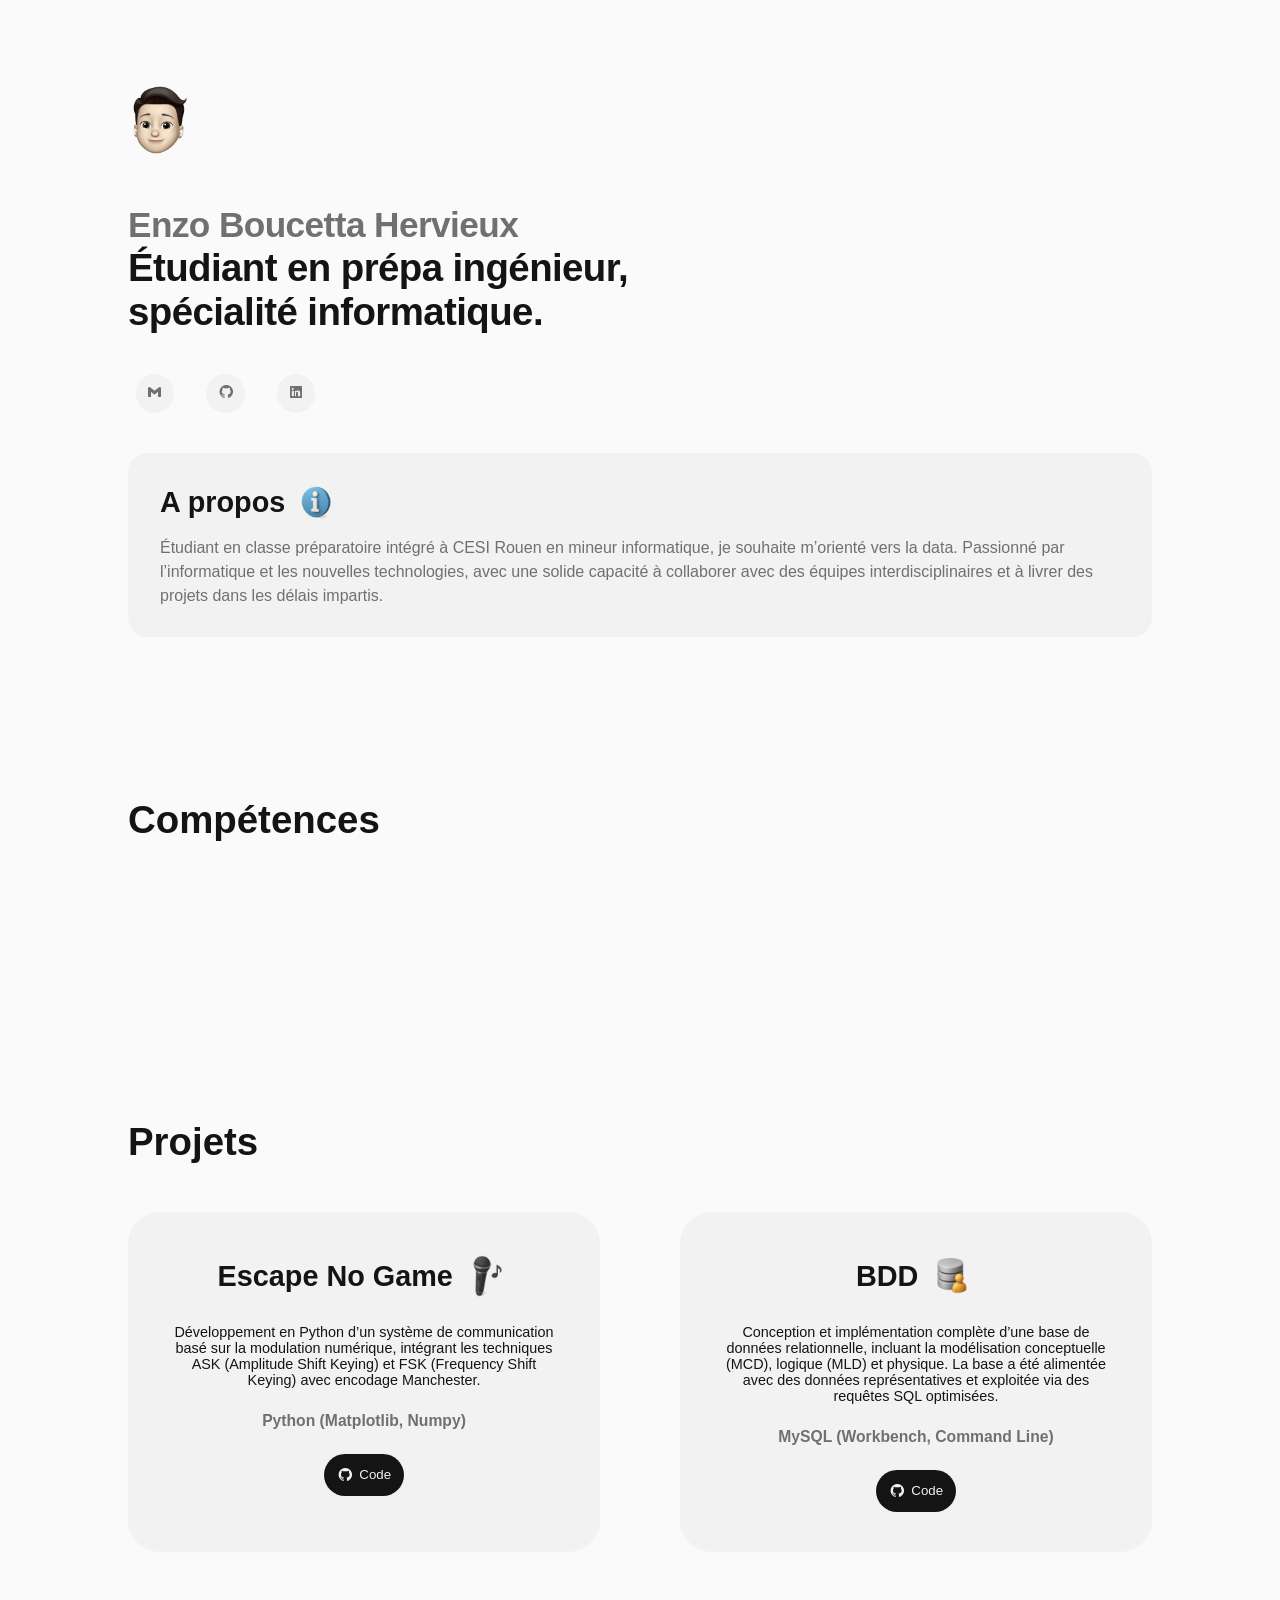
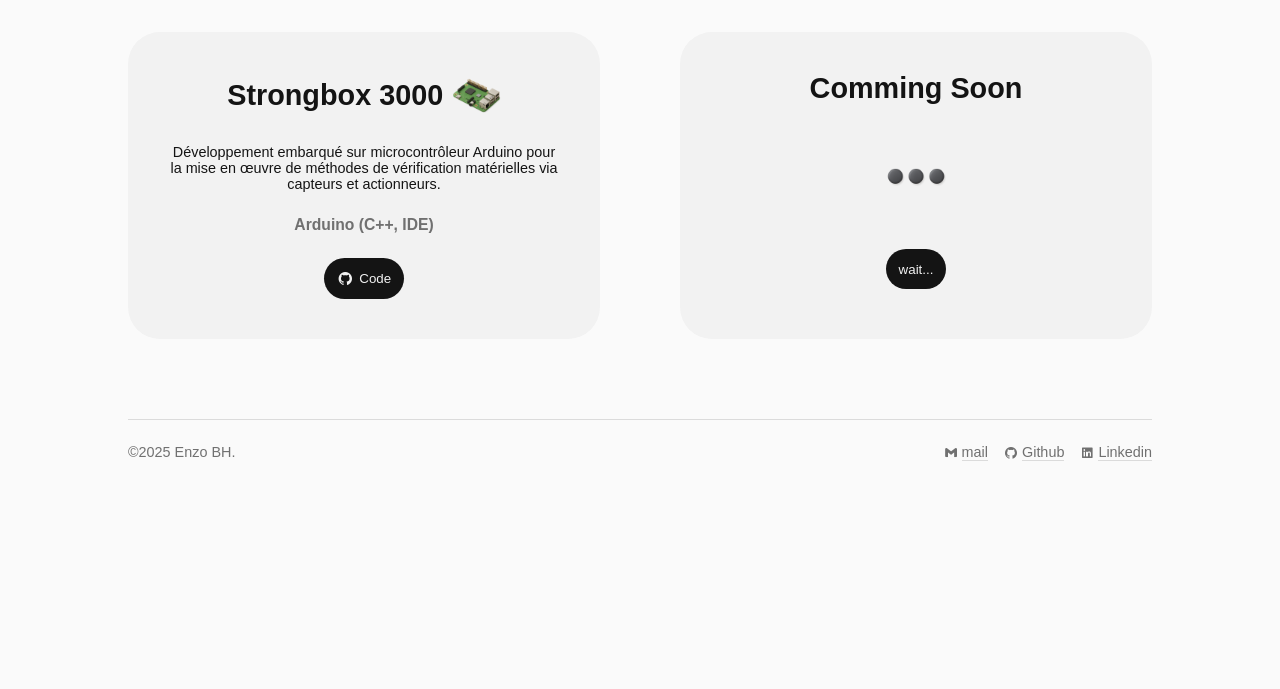
==== index.html @ e6f73ff0 "Ajout des boutons (code) pour les projets et ajouts du défillement des compétences" ====
<!DOCTYPE html>
<html lang="fr">
  <head>
    <meta charset="UTF-8" />
    <meta name="viewport" content="width=device-width, initial-scale=1.0" />
    <link rel="preconnect" href="https://rsms.me/">
    <link rel="stylesheet" href="https://rsms.me/inter/inter.css">
    <link rel="stylesheet" href="CSS/styles.css" />
    <script src="animation.js" defer></script>
    <link href='https://unpkg.com/boxicons@2.1.4/css/boxicons.min.css' rel='stylesheet'>
    <meta name="author" content="Enzo Boucetta-Hervieux" />
    <title>Enzo-BH | Etudiants ingenieur informatique</title>
    <link rel="icon" type="image/x-icon" href="Assets/memoji.png"/>
    <meta name="description" content="Portfolio d'Enzo Boucetta-Hervieux, étudiant en ingénierie informatique." />
  </head>
  <body>
    <!---------------- PRESENTATION ---------------->
    <section id="presentation">
        <!-- memoji -->
        <img class="img-profil" src="Assets/memoji.png" alt="Photo de profil"/>
        <!-- nom prenom etudiant... -->
        <h1>
          <span class="name">Enzo Boucetta Hervieux</span>
          <br>Étudiant en prépa ingénieur, 
          <br>spécialité informatique.
        </h1>
        <!-- bulles de contact -->
        <div class="contact-links">
            <!-- mail -->
            <a href="mailto:enzoboucettahervieux@gmail.com"  rel="noopener noreferrer">
            <i class='bx bxl-gmail'></i></a>
            <!-- github -->
            <a href="https://github.com/Enzo-BH" target="_blank" rel="noopener noreferrer">
            <i class='bx bxl-github'></i></a>
            <!-- linkdin -->
            <a href="https://www.linkedin.com/in/enzo-boucetta-hervieux-827313316/" target="_blank" rel="noopener noreferrer">
            <i class='bx bxl-linkedin-square' ></i></a>
        </div>
        <!-- A propos -->
        <article class="about-me">
          <h2>A propos <img src="Assets/infos.png" alt="icon infos"></h2>
          <p>Étudiant en classe préparatoire intégré à CESI Rouen en mineur informatique, 
            je souhaite m’orienté vers la data. Passionné par l’informatique et les nouvelles 
            technologies, avec une solide capacité à collaborer avec des équipes interdisciplinaires 
            et à livrer des projets dans les délais impartis.
          </p>
        </article>
    </section>

    <!---------------- SKILLS ---------------->
    <section id="competences">
      <h1>Compétences</h1>
      <div class="scroll">
        <div class="item item1"><img src="Assets/python-logo.svg" alt="icon python"><p>Python</p></div>
        <div class="item item2"><img src="Assets/mysql-logo.svg" alt="icon mysql"><p>MySql</p></div>
        <div class="item item3"><img src="Assets/arduino-logo.svg" alt="icon arduino"><p>Arduino</p></div>
        <div class="item item4"><img src="Assets/excel-logo.svg" alt="icon excel"><p>Excel</p></div>
        <div class="item item5"><img src="Assets/github-logo.svg" alt="icon github"><p>GitHub</p></div>
        <div class="item item6"><img src="Assets/html-logo.svg" alt="icon html"><p>Html</p></div>
        <div class="item item7"><img src="Assets/css-logo.svg" alt="icon css"><p>Css</p></div>
        <div class="item item8"><img src="Assets/javascript-logo.svg" alt="icon javascript"><p>JavaScript</p></div>
      </div> 
   </section>


    <!---------------- PROJECTS ---------------->
    <section id="projets"> 
      <h1>Projets</h1>
      <!-- div de tous les projets -->
      <div class="list-projet">
        <!-- Escape No Game -->
        <article class="projet">
          <div class="txt">
            <h2>Escape No Game <img src="Assets/microphone.png" alt=""></h2>
            <p>
              Développement en Python d’un système de communication basé sur la modulation numérique, intégrant les techniques ASK (Amplitude Shift Keying) et FSK (Frequency Shift Keying) avec encodage Manchester.
            </p>
            <h5>Python (Matplotlib, Numpy)</h5>
            <!-- btn lien code -->
            <a class="link-btn-code" href="">
              <button>
                <i class='bx bxl-github'></i> Code
              </button>
            </a>
          </div>
        </article>

        <!-- BDD -->
        <article class="projet">
          <div class="txt">
            <h2>BDD<img src="Assets/database.png" alt="icon database"/></h2>
            <p>
              Conception et implémentation complète d’une base de données relationnelle, incluant la modélisation conceptuelle (MCD), logique (MLD) et physique. La base a été alimentée avec des données représentatives et exploitée via des requêtes SQL optimisées.
            </p>
            <h5>MySQL (Workbench, Command Line)</h5>
            <!-- btn lien code -->
            <a class="link-btn-code" href="">
              <button>
                <i class='bx bxl-github'></i> Code
              </button>
            </a>
          </div>
        </article>

        <!-- Strongbox3000 -->
        <article class="projet">
          <div class="txt">
            <h2>Strongbox 3000 <img src="Assets/arduino.png" alt="icon arduino"></h2>
            <p>
              Développement embarqué sur microcontrôleur Arduino pour la mise en œuvre de méthodes de vérification matérielles via capteurs et actionneurs.
            </p>
            <h5>Arduino (C++, IDE)</h5>
            <!-- btn lien code -->
            <a class="link-btn-code" href="">
              <button>
                <i class='bx bxl-github'></i> Code
              </button>
            </a>
          </div>
        </article>

        <!-- A venir... -->
        <article class="projet">
          <div class="txt">
            <h2>Comming Soon</h2>
            <img class="trois-point" src="Assets/3point.png" alt="icon 3points">
            <a class="link-btn-code" href="">
              <button>
                wait...
              </button>
            </a>
          </div>
        </article>
        </div>
      </section> 


    <!---------------- FOOTER ---------------->
    <footer>
        <div class="credits"> <p>©2025 Enzo BH.</p> </div>

        <!-- LIENS RESEAUX -->
        <div class="social-links">
          <ul>
            <li>
              <i class='bx bxl-gmail'></i>
              <a href="mailto:enzoboucettahervieux@gmail.com">mail</a>
            </li>
            <li>
              <i class='bx bxl-github'></i>
              <a href="https://github.com/Enzo-BH">Github</a>
            </li>
            <li>
              <i class='bx bxl-linkedin-square' ></i>
              <a href="https://www.linkedin.com/in/enzo-boucetta-hervieux-827313316/">Linkedin</a>
            </li>
          </ul></div>
    </footer>
  </body>
</html>
---- CSS/styles.css ----
@supports (font-variation-settings: normal) {
    :root { font-family: InterVariable, sans-serif;
        --font-txt: InterVariable, sans-serif;}}

:root{
    --font-txt: Inter, sans-serif;
    --title-size: ;
    --txt-size-1: ; 
    --txt-size-2: ;
    /* LIGHT MODE */
    --slect-bg-clr: #b19ee3;
    --slect-clr: #3b1341;
    --clr-body: hsl(0, 0%, 98%);
    --bg-dark : hsl(0, 0%, 95%);
    --bg-light: hsl(0, 0%, 100%);     
    --clr-txt-1: hsl(0, 0%, 8%);
    --clr-txt-2: hsl(0, 0%, 44%);    
}
/* DARK MODE 
@media (prefers-color-scheme: dark) {
  :root {
    --slect-bg-clr: #3b1341;
    --slect-clr: #b19ee3;    
    --clr-body: hsl(0, 0%, 2%);
    --bg-dark : hsl(0, 0%, 5%); 
    --bg-light: hsl(0, 0%, 10%); 

    --clr-txt-1: hsl(0, 0%, 92%);
    --clr-txt-2: hsl(0, 0%, 66%);
  }
} */

* { margin: 0;
    padding: 0;
    box-sizing: border-box;
    scroll-behavior: smooth;} 

/*------USER TXT SELECTION------*/ 
::selection { background-color: var(--slect-bg-clr); color: var(--slect-clr); }

/*------SCROLL BAR------*/
::-webkit-scrollbar{ width: 12px; }
::-webkit-scrollbar-track{ background-color: var(--clr-body);}
::-webkit-scrollbar-thumb{ background-color: hsl(0, 0%, 80%); border-radius: 6rem; }

body {
    background: var(--clr-body);
    font: var(--txt-size-1) var(--font-txt);
    color: var(--clr-txt-1);
    -webkit-font-smoothing: antialiased;
}

section {
  padding: 0 10vw;
  width: 100%;
  margin-bottom: 5rem;
}

@media ( max-width: 768px ) {
  section {
  padding: 0 8vw;}
}

article { cursor:crosshair; }

/*------PRESENTATION------*/
#presentation {
  padding-top: 9vh;
  padding-bottom: 9vh;
  height: auto;
  gap: 4.5vh;
  display: flex;
  flex-direction: column;
  justify-content: center;
  margin-bottom: 5rem; }

/* MEMOJI */
.img-profil {
  user-select: none;
  width: 5rem;
  height: auto;
  border-radius: 50%;
  margin-left:-0.5rem; }

#presentation h1 {
  letter-spacing: -0.015em;
  font-size: 2.4rem; }

#presentation h1 .name {
  font-size: 2.2rem;
  color: var(--clr-txt-2); }

/* A PROPOS */
.about-me {
  background-color: var(--bg-dark);
  border-radius: 20px;
  padding: 1.8rem 2rem; }
.about-me h2 { 
  font-size: 1.8rem;
  margin-bottom: 0.8rem;
  display: inline-flex;
  align-items: center; }
.about-me img{
  width: 2.6rem; 
  margin-left: 0.6rem;}
.about-me p {
  font-size: 1rem;
  line-height: 1.5;
  color: var(--clr-txt-2); }

/* BULLES CONTACTS */
.contact-links {
  display: inline-flex;
  gap: 1.5rem; }
.contact-links a {
  margin-left: 0.5rem;
  background-color: var(--bg-dark);
  padding: 0.6rem 0.7rem;
  border-radius: 20rem;
  color: var(--clr-txt-2); }


@media (max-width: 768px) {
  .img-profil {
    width: 4rem; }

  #presentation h1 {
    letter-spacing: -0.015em;
    font-size: 1.6rem; }

  #presentation h1 .name {
    font-size: 1.6rem; }

  .contact-links a {
    padding: 0.5rem 0.6rem; }

  .about-me{
    padding: 1.4rem 1.6rem; }

  .about-me h2 { 
    font-size: 1.4rem; }
  
  .about-me img{
  width: 1.8rem; 
  margin-left: 0.4rem;}

  .about-me p {
    font-size: 0.9rem; }
}


/*------SCROLL COMPETENCES------*/
#competences h1 { font-size: 2.4rem; }
#competences .scroll {
  margin-inline: auto;
  margin-top: 3rem;
  width: 99%;
  max-width: 1536px;
  height: 150px;
  position: relative;
  overflow: hidden;
  -webkit-mask-image: linear-gradient(
    to right, rgba(0,0,0,0), rgba(0,0,0,1) 15%, rgba(0,0,0,1) 85%, rgba(0,0,0,0));
  mask-image: linear-gradient(
    to right, rgba(0,0,0,0),rgba(0,0,0,1) 15%, rgba(0,0,0,1) 85%, rgba(0,0,0,0));
}

@keyframes scrollLeft { to{left: -200px;} }

#competences .scroll .item {
  user-select: none;
  cursor: crosshair;
  display: flex;
  flex-direction: column;
  gap: 1rem;
  justify-content: center;
  align-items: center;
  background-color: var(--bg-dark);
  width: 125px;
  height: 125px;
  border-radius: 1rem;
  position: absolute;
  left: max(calc(125px * 8),100%);
  transition: all 0.1s ease-out;
  animation: scrollLeft 18s linear infinite;
}
#competences .scroll .item1 { animation-delay: calc(18s / 8 * (8 - 1) * -1); }
#competences .scroll .item2 { animation-delay: calc(18s / 8 * (8 - 2) * -1); }
#competences .scroll .item3 { animation-delay: calc(18s / 8 * (8 - 3) * -1); }
#competences .scroll .item4 { animation-delay: calc(18s / 8 * (8 - 4) * -1); }
#competences .scroll .item5 { animation-delay: calc(18s / 8 * (8 - 5) * -1); }
#competences .scroll .item6 { animation-delay: calc(18s / 8 * (8 - 6) * -1); }
#competences .scroll .item7 { animation-delay: calc(18s / 8 * (8 - 7) * -1); }
#competences .scroll .item8 { animation-delay: calc(18s / 8 * (8 - 8) * -1); }

#competences .scroll .item:hover img {
  width: 45%; }
#competences .scroll .item:hover p {
  font-size: 0.85rem; }
#competences .scroll .item:hover {
  gap: 0.4rem; }

@media (max-width: 768px) {
  #competences .scroll .item{
    gap: 0.5rem;
    width: 105px;
    height: 105px;
  }

  @keyframes scrollLeft { to{left: -85px;} }
}

#competences .scroll .item img { width: 35%; transition: all 0.1s ease-out; }
#competences .scroll .item p { font: var(--font-txt); color : var(--clr-txt-1); transition: all 0.1s ease-out; }



/*------PROJETS------*/
#projets {
  height: auto;
  gap: 4.5rem;
}

#projets h1 { font-size: 2.4rem; 
margin-bottom: 3rem;}

.list-projet {
  display: grid;
  grid-template-columns: 1fr 1fr;
  gap: 5rem;
}

.list-projet .projet {
  background-color: var(--bg-dark);
  border-radius: 2rem;
  padding: 2.5rem;
}

#projets .list-projet .projet .txt {
  display: flex;
  flex-direction: column;
  justify-content: center;
  align-items: center;
  text-align: center;
  gap: 1.5rem;
}
#projets .list-projet .projet .txt h2 {
  font-size: 1.8rem;
  display:inline-flex ;
  align-items: center;
}
#projets .list-projet .projet .txt img {
  width: 3rem;
  margin-left: 0.6rem;
}
#projets .list-projet .projet .txt p {
  font-size: 0.9rem;
}
#projets .list-projet .projet .txt h5 {
  color: var(--clr-txt-2);
  font-size: 0.98rem;
}
#projets .list-projet .projet .txt button {
  background-color: var(--clr-txt-1);
  color: var(--bg-dark);
  border: none;
  cursor: pointer;
  padding: 0.8rem;
  border-radius: 2rem;
  display: inline-flex;
  align-items: center;
  gap: 0.4rem;
}
#projets .list-projet .projet .txt i{
  font-size: 1rem;
}

#projets .list-projet .projet .txt .trois-point{
  width: 6rem;
  margin: 0;
}
@media (max-width: 768px) {
  #projets .list-projet {
    display: grid;
    grid-template-columns: 1fr;
    gap: 2rem;
  }
  .projet {
    flex-direction: column;       
    align-items: center;          
    text-align: center;           
    padding: 2rem;
    gap: 2rem;
    margin-bottom: 1.5rem;
  }
  #projets img {
    max-width: 90%;
  }
  .txt {
    align-items: center;
  }
  #projets .txt h2 {
  font-size: 1.4rem;
  }
  #projets .txt img {
  width: 1vw;
}
}


/*------FOOTER------*/
footer {
  cursor: crosshair;
  height: 30vh;
  padding: 1.5rem 0;
  margin: 0 10vw;
  border-top: 1.5px solid #dbdbdb;
  display: flex;
  justify-content: space-between;
}
footer .credits p {
  font-size: 0.9rem;
  color: var(--clr-txt-2);
}
footer .social-links ul {
    list-style: none;
    display: flex;
    justify-content: center;
    align-items: center;
    gap: 1rem;
}
footer .social-links ul li {
  display: inline-flex;
  align-items: center;
  gap: 0.25rem;
}
footer .social-links ul li i {
    font-size: 0.9rem;
    color: var(--clr-txt-2);
}
footer .social-links ul li a {
    font-size: 0.9rem;
    color: var(--clr-txt-2);
    transition: all 0.3s ease;
    text-decoration: none;          
    border-bottom: 1.9px solid #dbdbdb;
    transition: all 0.2s ease;
}
footer .social-links ul li a:hover { border-color: #979797; }

@media (max-width: 768px) {
  footer .credits p{
  font-size: 0.8rem;
  }
  footer .social-links ul{
    list-style: none;
    display: flex;
    flex-direction: column;
    justify-content: center;
    align-items:end;
    gap: 1rem;
  }
  footer .social-links ul li a {
    font-size: 0.8rem;
  }
}
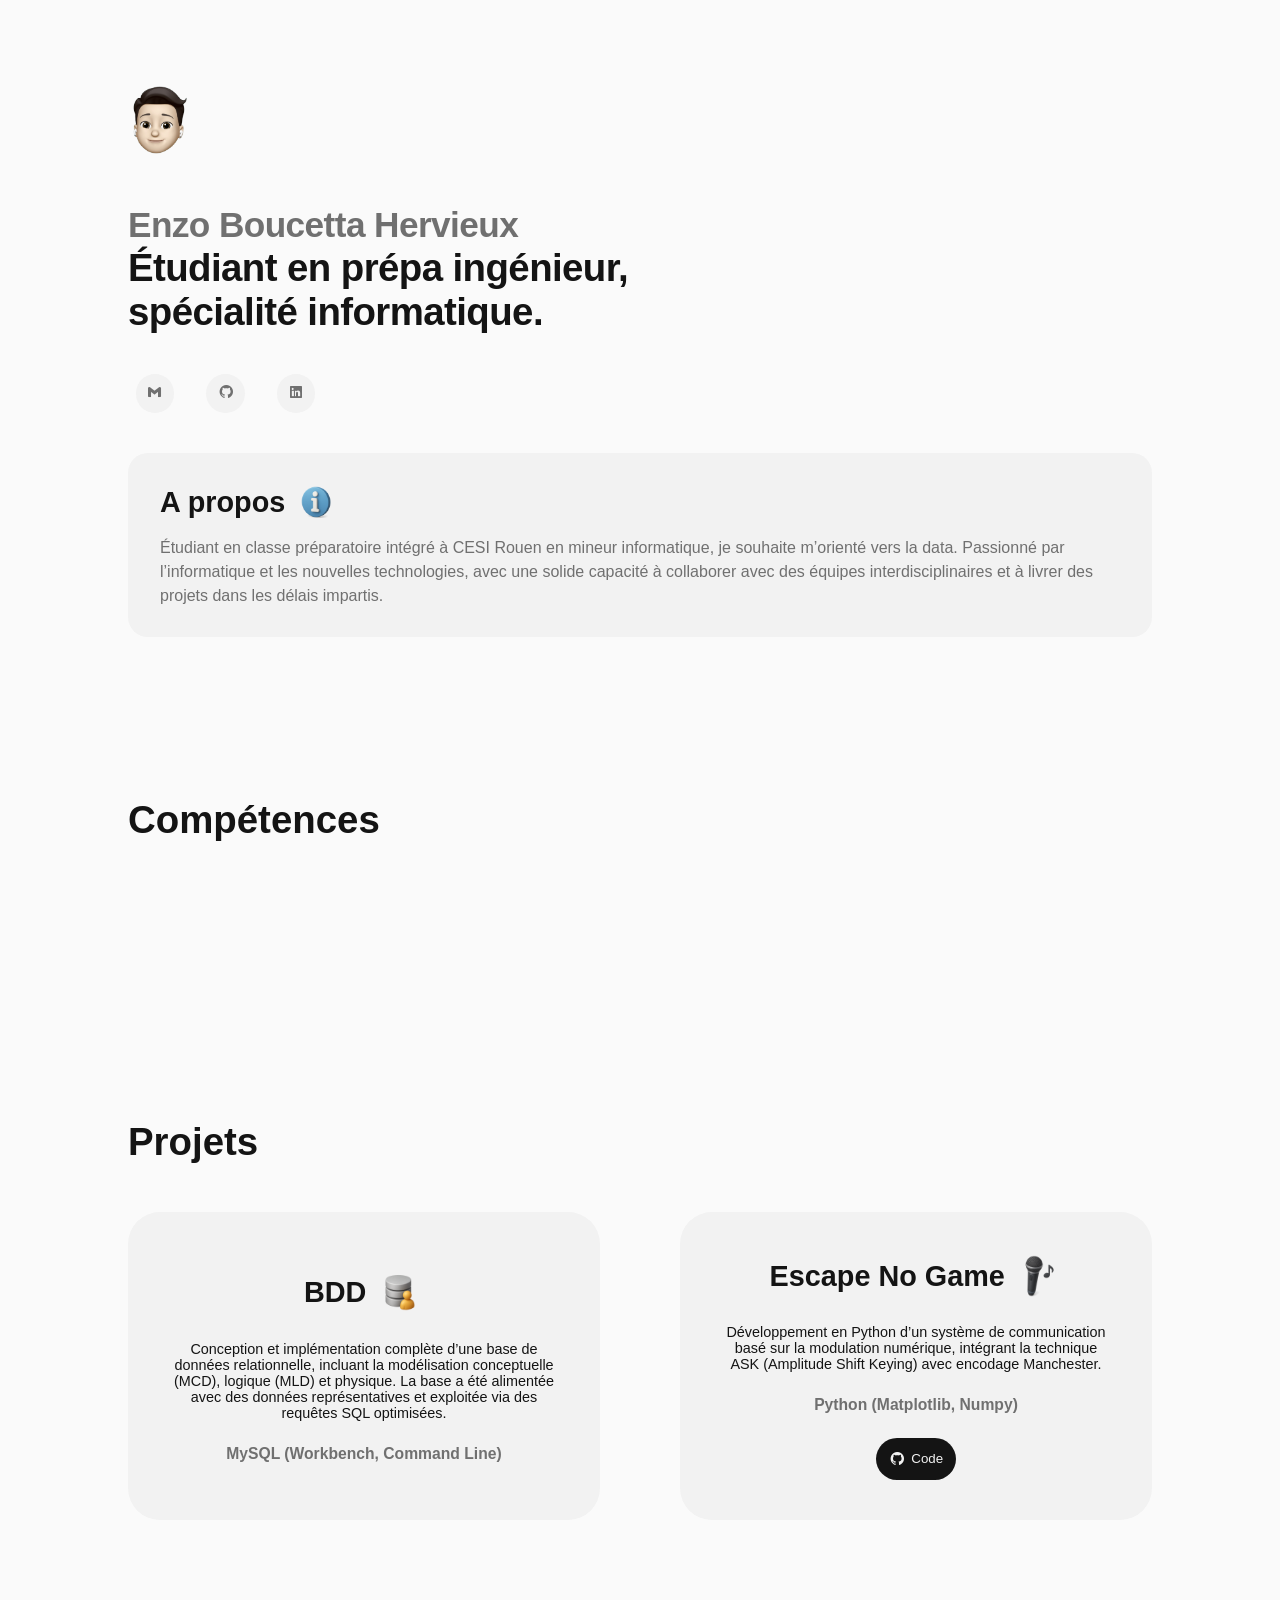
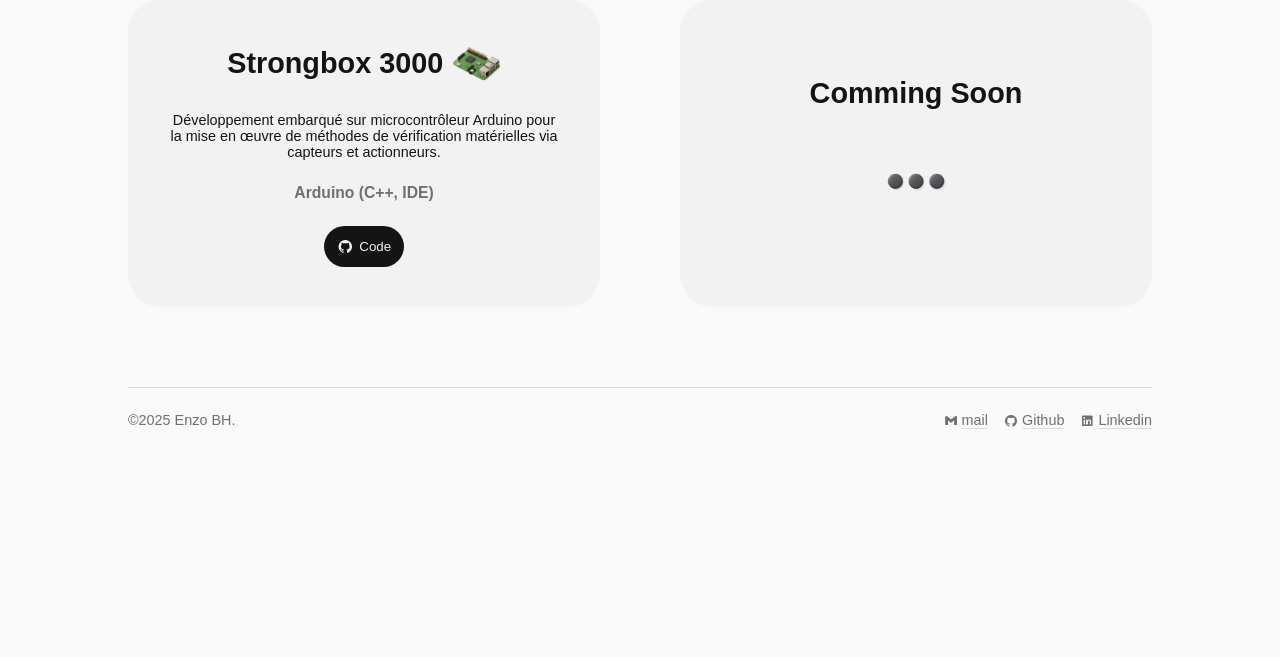
==== commit 1ca9ac45: "m.a.j des liens de projets" ====
--- a/index.html
+++ b/index.html
@@ -68,23 +68,6 @@
       <h1>Projets</h1>
       <!-- div de tous les projets -->
       <div class="list-projet">
-        <!-- Escape No Game -->
-        <article class="projet">
-          <div class="txt">
-            <h2>Escape No Game <img src="Assets/microphone.png" alt=""></h2>
-            <p>
-              Développement en Python d’un système de communication basé sur la modulation numérique, intégrant les techniques ASK (Amplitude Shift Keying) et FSK (Frequency Shift Keying) avec encodage Manchester.
-            </p>
-            <h5>Python (Matplotlib, Numpy)</h5>
-            <!-- btn lien code -->
-            <a class="link-btn-code" href="">
-              <button>
-                <i class='bx bxl-github'></i> Code
-              </button>
-            </a>
-          </div>
-        </article>
-
         <!-- BDD -->
         <article class="projet">
           <div class="txt">
@@ -94,7 +77,20 @@
             </p>
             <h5>MySQL (Workbench, Command Line)</h5>
             <!-- btn lien code -->
-            <a class="link-btn-code" href="">
+            
+          </div>
+        </article>
+
+        <!-- Escape No Game -->
+        <article class="projet">
+          <div class="txt">
+            <h2>Escape No Game <img src="Assets/microphone.png" alt=""></h2>
+            <p>
+              Développement en Python d’un système de communication basé sur la modulation numérique, intégrant la technique ASK (Amplitude Shift Keying) avec encodage Manchester.
+            </p>
+            <h5>Python (Matplotlib, Numpy)</h5>
+            <!-- btn lien code -->
+            <a class="link-btn-code" href="https://github.com/Enzo-BH/Escape-No-Game/">
               <button>
                 <i class='bx bxl-github'></i> Code
               </button>
@@ -111,7 +107,7 @@
             </p>
             <h5>Arduino (C++, IDE)</h5>
             <!-- btn lien code -->
-            <a class="link-btn-code" href="">
+            <a class="link-btn-code" href="https://github.com/Enzo-BH/Strongbox-3000">
               <button>
                 <i class='bx bxl-github'></i> Code
               </button>
@@ -120,15 +116,11 @@
         </article>
 
         <!-- A venir... -->
-        <article class="projet">
+        <article class="projet wait">
           <div class="txt">
             <h2>Comming Soon</h2>
             <img class="trois-point" src="Assets/3point.png" alt="icon 3points">
-            <a class="link-btn-code" href="">
-              <button>
-                wait...
-              </button>
-            </a>
+            
           </div>
         </article>
         </div>
--- a/CSS/styles.css
+++ b/CSS/styles.css
@@ -234,6 +234,8 @@
   background-color: var(--bg-dark);
   border-radius: 2rem;
   padding: 2.5rem;
+  display: flex;
+  justify-content: center;
 }
 
 #projets .list-projet .projet .txt {
@@ -271,14 +273,19 @@
   align-items: center;
   gap: 0.4rem;
 }
-#projets .list-projet .projet .txt i{
+#projets .list-projet .projet .txt i {
   font-size: 1rem;
 }
 
-#projets .list-projet .projet .txt .trois-point{
+#projets .list-projet .projet .txt .trois-point {
   width: 6rem;
   margin: 0;
 }
+#projets .list-projet .wait:hover {
+  cursor: progress;
+  user-select: none;
+}
+
 @media (max-width: 768px) {
   #projets .list-projet {
     display: grid;
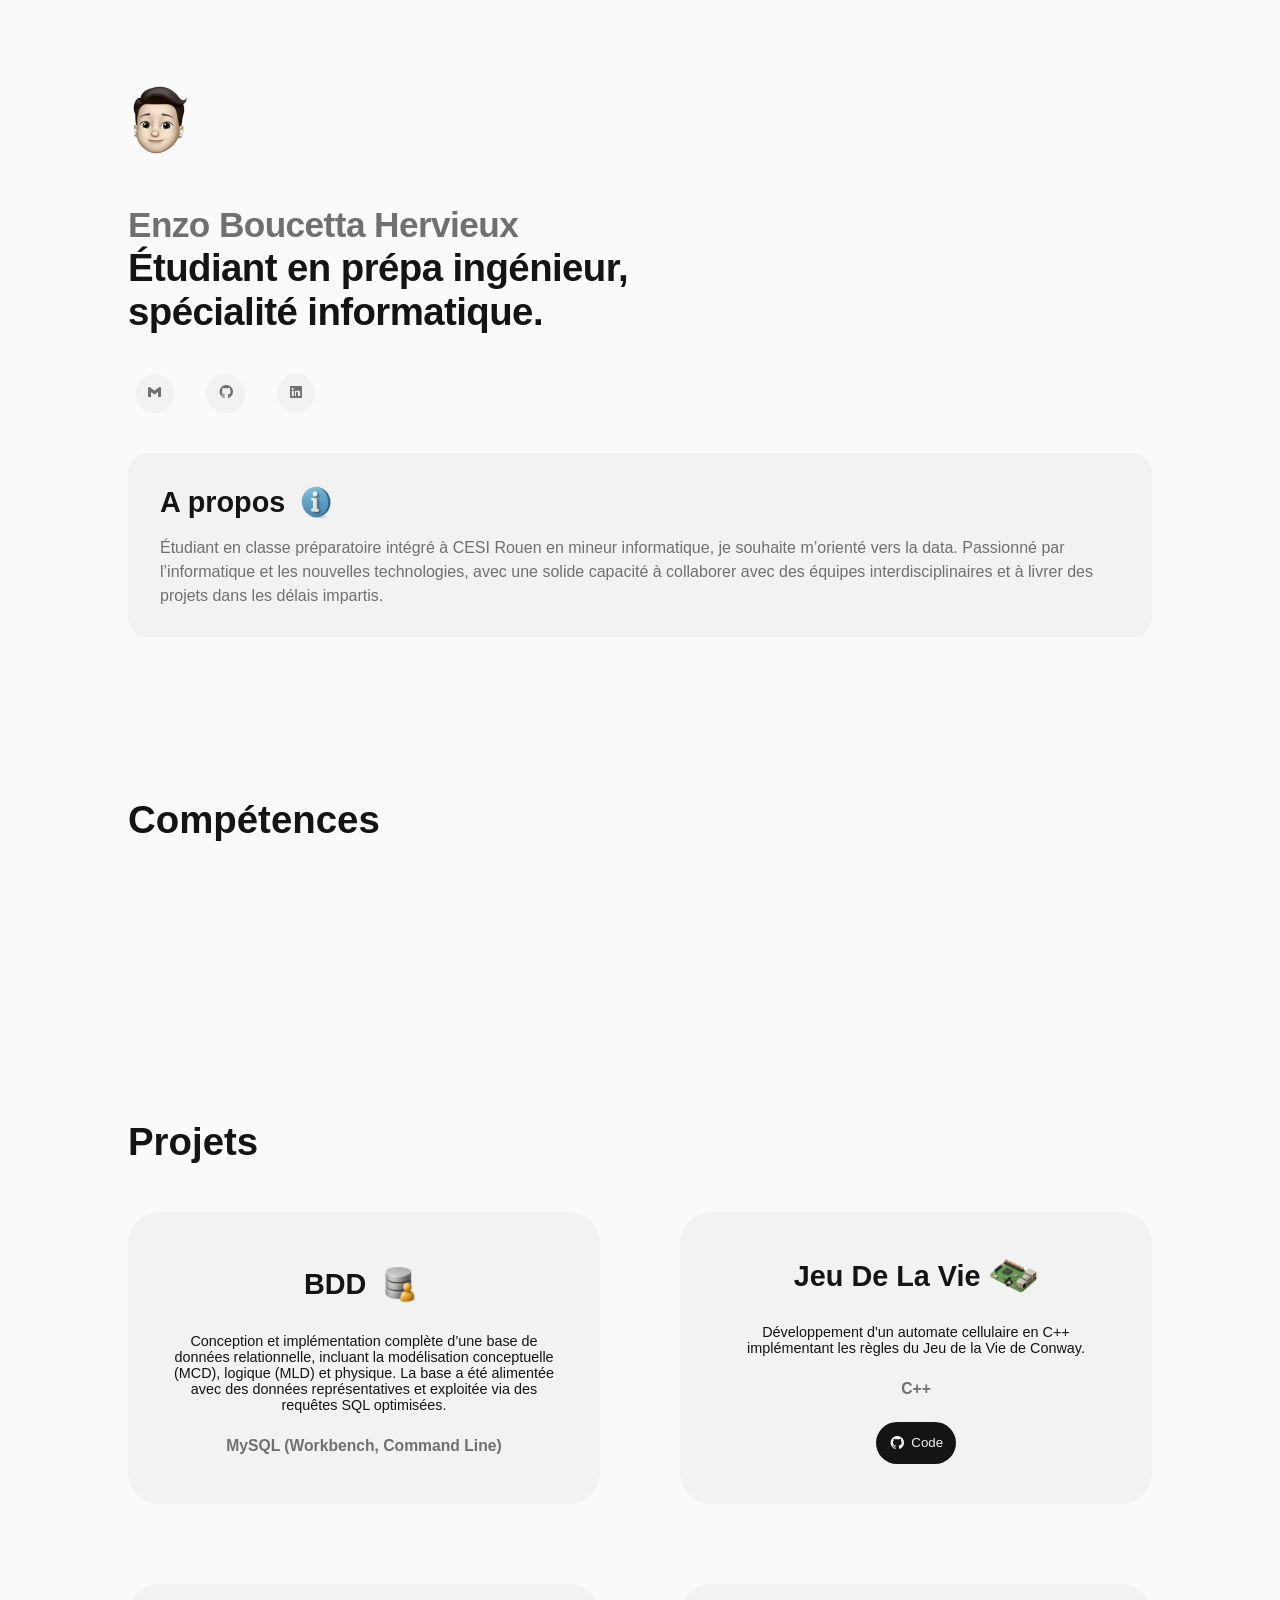
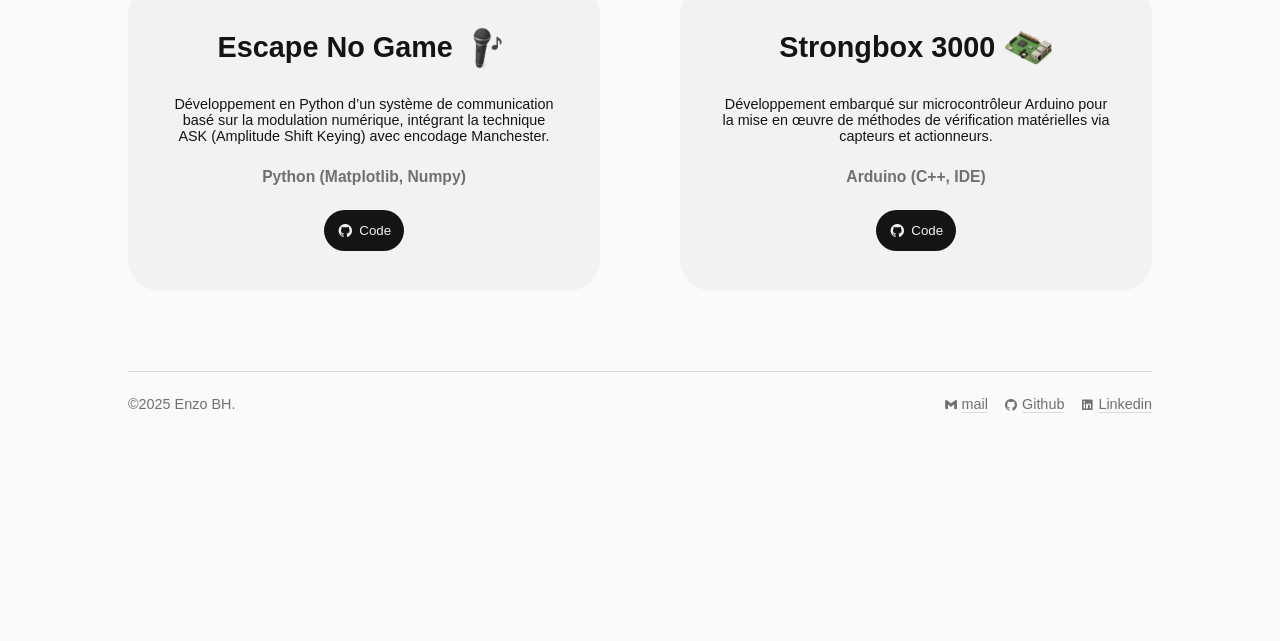
==== commit 2587252e: "Mise a jour des projets" ====
--- a/index.html
+++ b/index.html
@@ -66,8 +66,10 @@
     <!---------------- PROJECTS ---------------->
     <section id="projets"> 
       <h1>Projets</h1>
+
       <!-- div de tous les projets -->
       <div class="list-projet">
+
         <!-- BDD -->
         <article class="projet">
           <div class="txt">
@@ -77,7 +79,23 @@
             </p>
             <h5>MySQL (Workbench, Command Line)</h5>
             <!-- btn lien code -->
-            
+          </div>
+        </article>
+
+        <!-- Jeu De La Vie -->
+        <article class="projet">
+          <div class="txt">
+            <h2>Jeu De La Vie<img src="Assets/arduino.png" alt="icon arduino"></h2>
+            <p>
+              Développement d'un automate cellulaire en C++ implémentant les règles du Jeu de la Vie de Conway. 
+            </p>
+            <h5>C++</h5>
+            <!-- btn lien code -->
+            <a class="link-btn-code" href="https://github.com/Enzo-BH/Jeu_De_La_Vie">
+              <button>
+                <i class='bx bxl-github'></i> Code
+              </button>
+            </a>
           </div>
         </article>
 
@@ -115,14 +133,6 @@
           </div>
         </article>
 
-        <!-- A venir... -->
-        <article class="projet wait">
-          <div class="txt">
-            <h2>Comming Soon</h2>
-            <img class="trois-point" src="Assets/3point.png" alt="icon 3points">
-            
-          </div>
-        </article>
         </div>
       </section> 
 
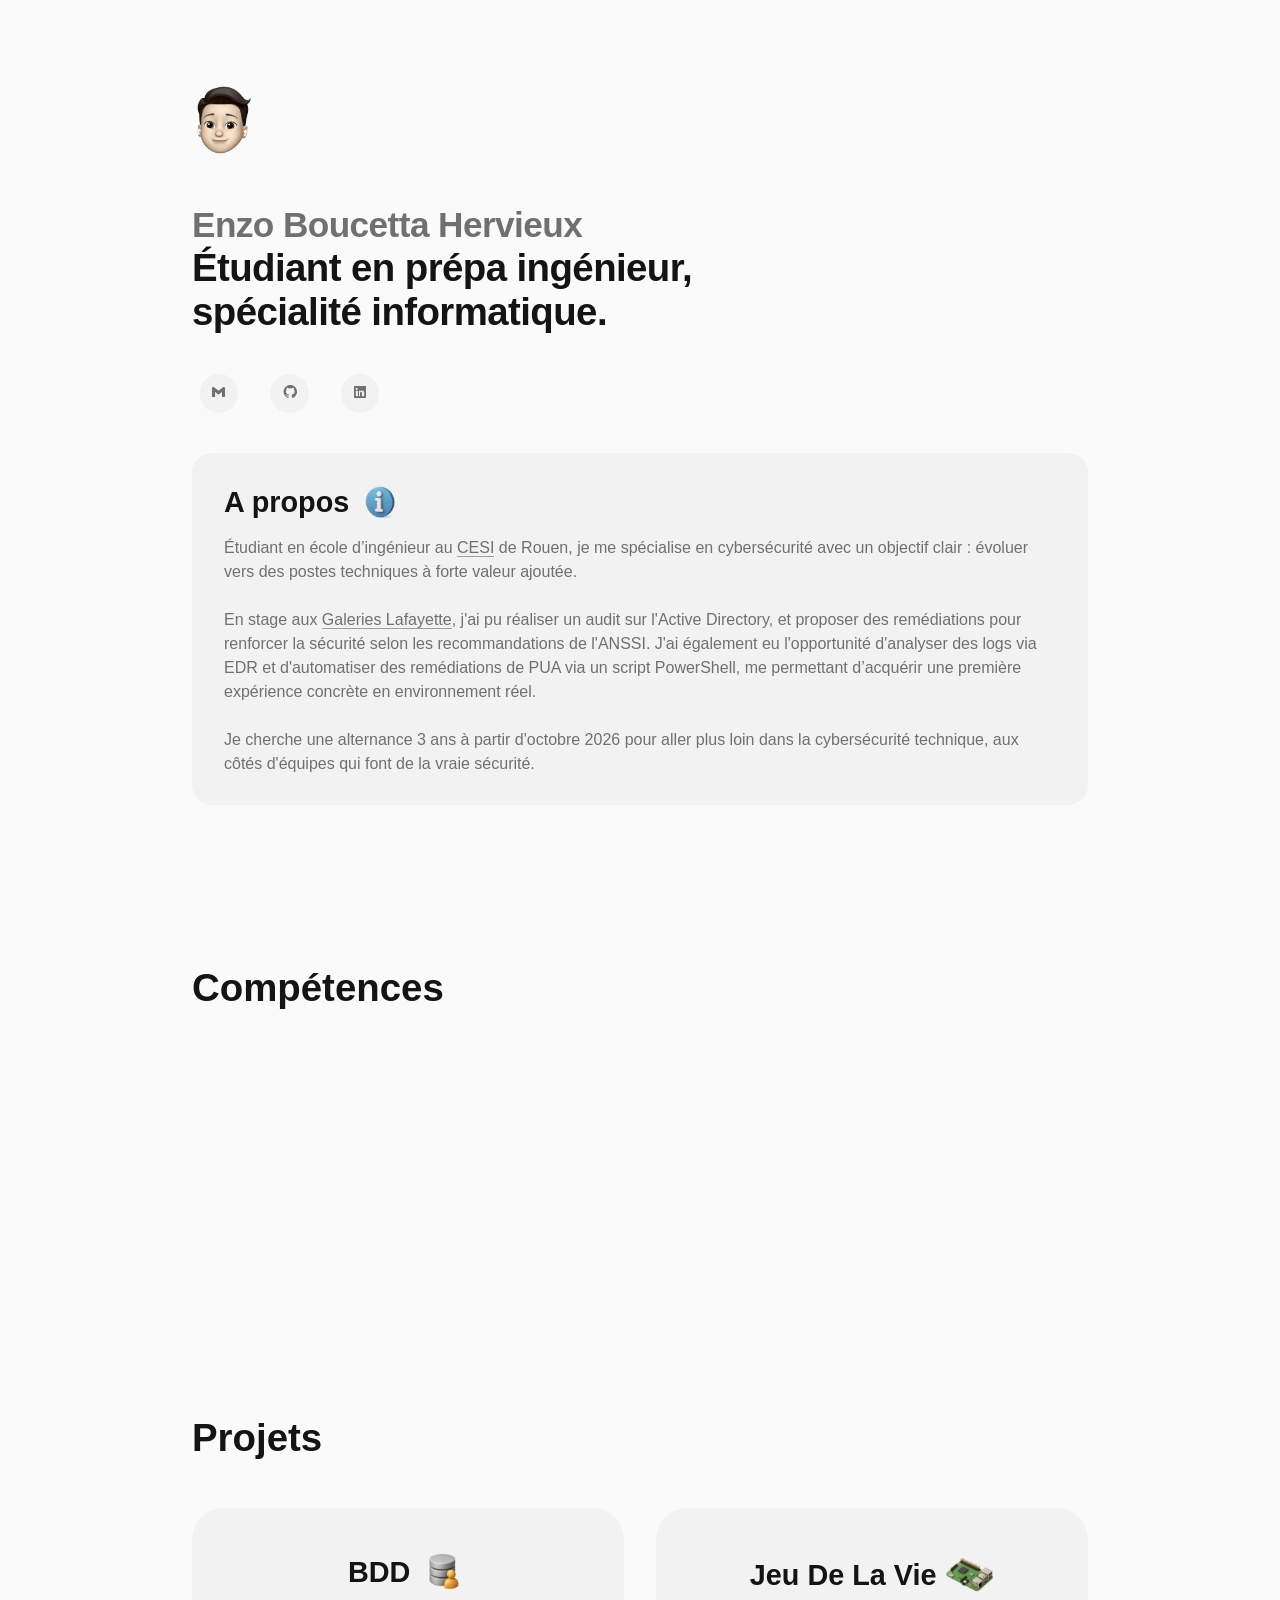
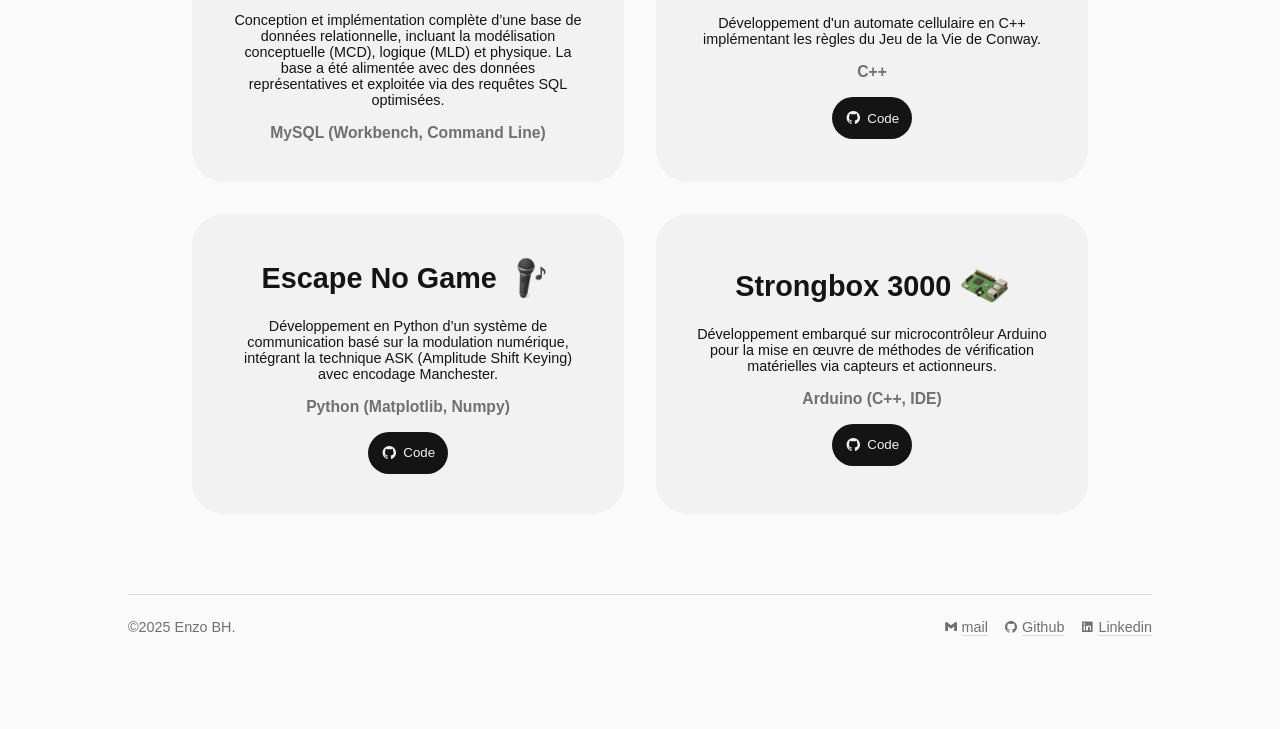
==== commit bacb41ea: "Maj de la description" ====
--- a/index.html
+++ b/index.html
@@ -39,10 +39,15 @@
         <!-- A propos -->
         <article class="about-me">
           <h2>A propos <img src="Assets/infos.png" alt="icon infos"></h2>
-          <p>Étudiant en classe préparatoire intégré à CESI Rouen en mineur informatique, 
-            je souhaite m’orienté vers la data. Passionné par l’informatique et les nouvelles 
-            technologies, avec une solide capacité à collaborer avec des équipes interdisciplinaires 
-            et à livrer des projets dans les délais impartis.
+          <p>Étudiant en école d’ingénieur au <a class="cesi" href="https://cesi.fr" target="_blank" rel="noopener noreferrer">CESI</a> de Rouen, 
+          je me spécialise en cybersécurité avec un objectif clair : évoluer vers des postes techniques à forte valeur ajoutée.<br>
+          <br>
+          En stage aux <a class="galeries" href="https://www.galerieslafayette.com/" target="_blank" rel="noopener noreferrer">Galeries Lafayette</a>, j'ai pu réaliser un audit sur l'Active Directory, et proposer des remédiations pour renforcer la sécurité selon les recommandations de l'ANSSI.
+          J'ai également eu l'opportunité d'analyser des logs via EDR et d'automatiser des remédiations de PUA via un script PowerShell, 
+          me permettant d’acquérir une première expérience concrète en environnement réel. <br>
+          <br>
+          Je cherche une alternance 3 ans à partir d'octobre 2026 pour aller plus loin dans la cybersécurité technique, 
+          aux côtés d'équipes qui font de la vraie sécurité.
           </p>
         </article>
     </section>
@@ -53,12 +58,18 @@
       <div class="scroll">
         <div class="item item1"><img src="Assets/python-logo.svg" alt="icon python"><p>Python</p></div>
         <div class="item item2"><img src="Assets/mysql-logo.svg" alt="icon mysql"><p>MySql</p></div>
-        <div class="item item3"><img src="Assets/arduino-logo.svg" alt="icon arduino"><p>Arduino</p></div>
-        <div class="item item4"><img src="Assets/excel-logo.svg" alt="icon excel"><p>Excel</p></div>
+        <div class="item item3"><img src="Assets/C-logo.png" alt="icon c"><p>C</p></div>
+        <div class="item item4"><img src="Assets/cpp-logo.png" alt="icon cpp"><p>C ++</p></div>
+        <div class="item item5"><img src="Assets/html-logo.svg" alt="icon html"><p>Html</p></div>
+        <div class="item item6"><img src="Assets/css-logo.svg" alt="icon css"><p>Css</p></div>
+      </div> 
+
+      <div class="scroll">
+        <div class="item item1"><img src="Assets/arduino-logo.svg" alt="icon arduino"><p>Arduino</p></div>
+        <div class="item item2"><img src="Assets/PowerShell-logo.png" alt="icon powershell"><p>PowerShell</p></div>
+        <div class="item item3"><img src="Assets/excel-logo.svg" alt="icon excel"><p>Excel</p></div>
+        <div class="item item4"><img src="Assets/G_sheets-logo.png" alt="icon g sheets"><p>Google Sheets</p></div>
         <div class="item item5"><img src="Assets/github-logo.svg" alt="icon github"><p>GitHub</p></div>
-        <div class="item item6"><img src="Assets/html-logo.svg" alt="icon html"><p>Html</p></div>
-        <div class="item item7"><img src="Assets/css-logo.svg" alt="icon css"><p>Css</p></div>
-        <div class="item item8"><img src="Assets/javascript-logo.svg" alt="icon javascript"><p>JavaScript</p></div>
       </div> 
    </section>
 
--- a/CSS/styles.css
+++ b/CSS/styles.css
@@ -50,8 +50,14 @@
     -webkit-font-smoothing: antialiased;
 }
 
+.about-me .cesi, .about-me .galeries {
+  color: var(--clr-txt-2);
+  text-decoration: none;
+  border-bottom: 1.9px solid #a0a0a0;
+}
+
 section {
-  padding: 0 10vw;
+  padding: 0 15vw;
   width: 100%;
   margin-bottom: 5rem;
 }
@@ -61,7 +67,7 @@
   padding: 0 8vw;}
 }
 
-article { cursor:crosshair; }
+
 
 /*------PRESENTATION------*/
 #presentation {
@@ -156,7 +162,7 @@
   margin-top: 3rem;
   width: 99%;
   max-width: 1536px;
-  height: 150px;
+  height: 115px;
   position: relative;
   overflow: hidden;
   -webkit-mask-image: linear-gradient(
@@ -177,24 +183,22 @@
   align-items: center;
   background-color: var(--bg-dark);
   width: 125px;
-  height: 125px;
+  height: 115px;
   border-radius: 1rem;
   position: absolute;
-  left: max(calc(125px * 8),100%);
+  left: max(calc(115px * 6),100%);
   transition: all 0.1s ease-out;
-  animation: scrollLeft 18s linear infinite;
-}
-#competences .scroll .item1 { animation-delay: calc(18s / 8 * (8 - 1) * -1); }
-#competences .scroll .item2 { animation-delay: calc(18s / 8 * (8 - 2) * -1); }
-#competences .scroll .item3 { animation-delay: calc(18s / 8 * (8 - 3) * -1); }
-#competences .scroll .item4 { animation-delay: calc(18s / 8 * (8 - 4) * -1); }
-#competences .scroll .item5 { animation-delay: calc(18s / 8 * (8 - 5) * -1); }
-#competences .scroll .item6 { animation-delay: calc(18s / 8 * (8 - 6) * -1); }
-#competences .scroll .item7 { animation-delay: calc(18s / 8 * (8 - 7) * -1); }
-#competences .scroll .item8 { animation-delay: calc(18s / 8 * (8 - 8) * -1); }
+  animation: scrollLeft 14s linear infinite;
+}
+#competences .scroll .item1 { animation-delay: calc(14s / 6 * (6 - 1) * -1); }
+#competences .scroll .item2 { animation-delay: calc(14s / 6 * (6 - 2) * -1); }
+#competences .scroll .item3 { animation-delay: calc(14s / 6 * (6 - 3) * -1); }
+#competences .scroll .item4 { animation-delay: calc(14s / 6 * (6 - 4) * -1); }
+#competences .scroll .item5 { animation-delay: calc(14s / 6 * (6 - 5) * -1); }
+#competences .scroll .item6 { animation-delay: calc(14s / 6 * (6 - 6) * -1); }
 
 #competences .scroll .item:hover img {
-  width: 45%; }
+  width: 35%; }
 #competences .scroll .item:hover p {
   font-size: 0.85rem; }
 #competences .scroll .item:hover {
@@ -210,7 +214,7 @@
   @keyframes scrollLeft { to{left: -85px;} }
 }
 
-#competences .scroll .item img { width: 35%; transition: all 0.1s ease-out; }
+#competences .scroll .item img { width: 30%; transition: all 0.1s ease-out; }
 #competences .scroll .item p { font: var(--font-txt); color : var(--clr-txt-1); transition: all 0.1s ease-out; }
 
 
@@ -227,11 +231,12 @@
 .list-projet {
   display: grid;
   grid-template-columns: 1fr 1fr;
-  gap: 5rem;
+  gap: 2rem;
 }
 
 .list-projet .projet {
   background-color: var(--bg-dark);
+  cursor: pointer;
   border-radius: 2rem;
   padding: 2.5rem;
   display: flex;
@@ -244,7 +249,7 @@
   justify-content: center;
   align-items: center;
   text-align: center;
-  gap: 1.5rem;
+  gap: 1rem;
 }
 #projets .list-projet .projet .txt h2 {
   font-size: 1.8rem;
@@ -317,8 +322,7 @@
 
 /*------FOOTER------*/
 footer {
-  cursor: crosshair;
-  height: 30vh;
+  min-height: 15vh;
   padding: 1.5rem 0;
   margin: 0 10vw;
   border-top: 1.5px solid #dbdbdb;
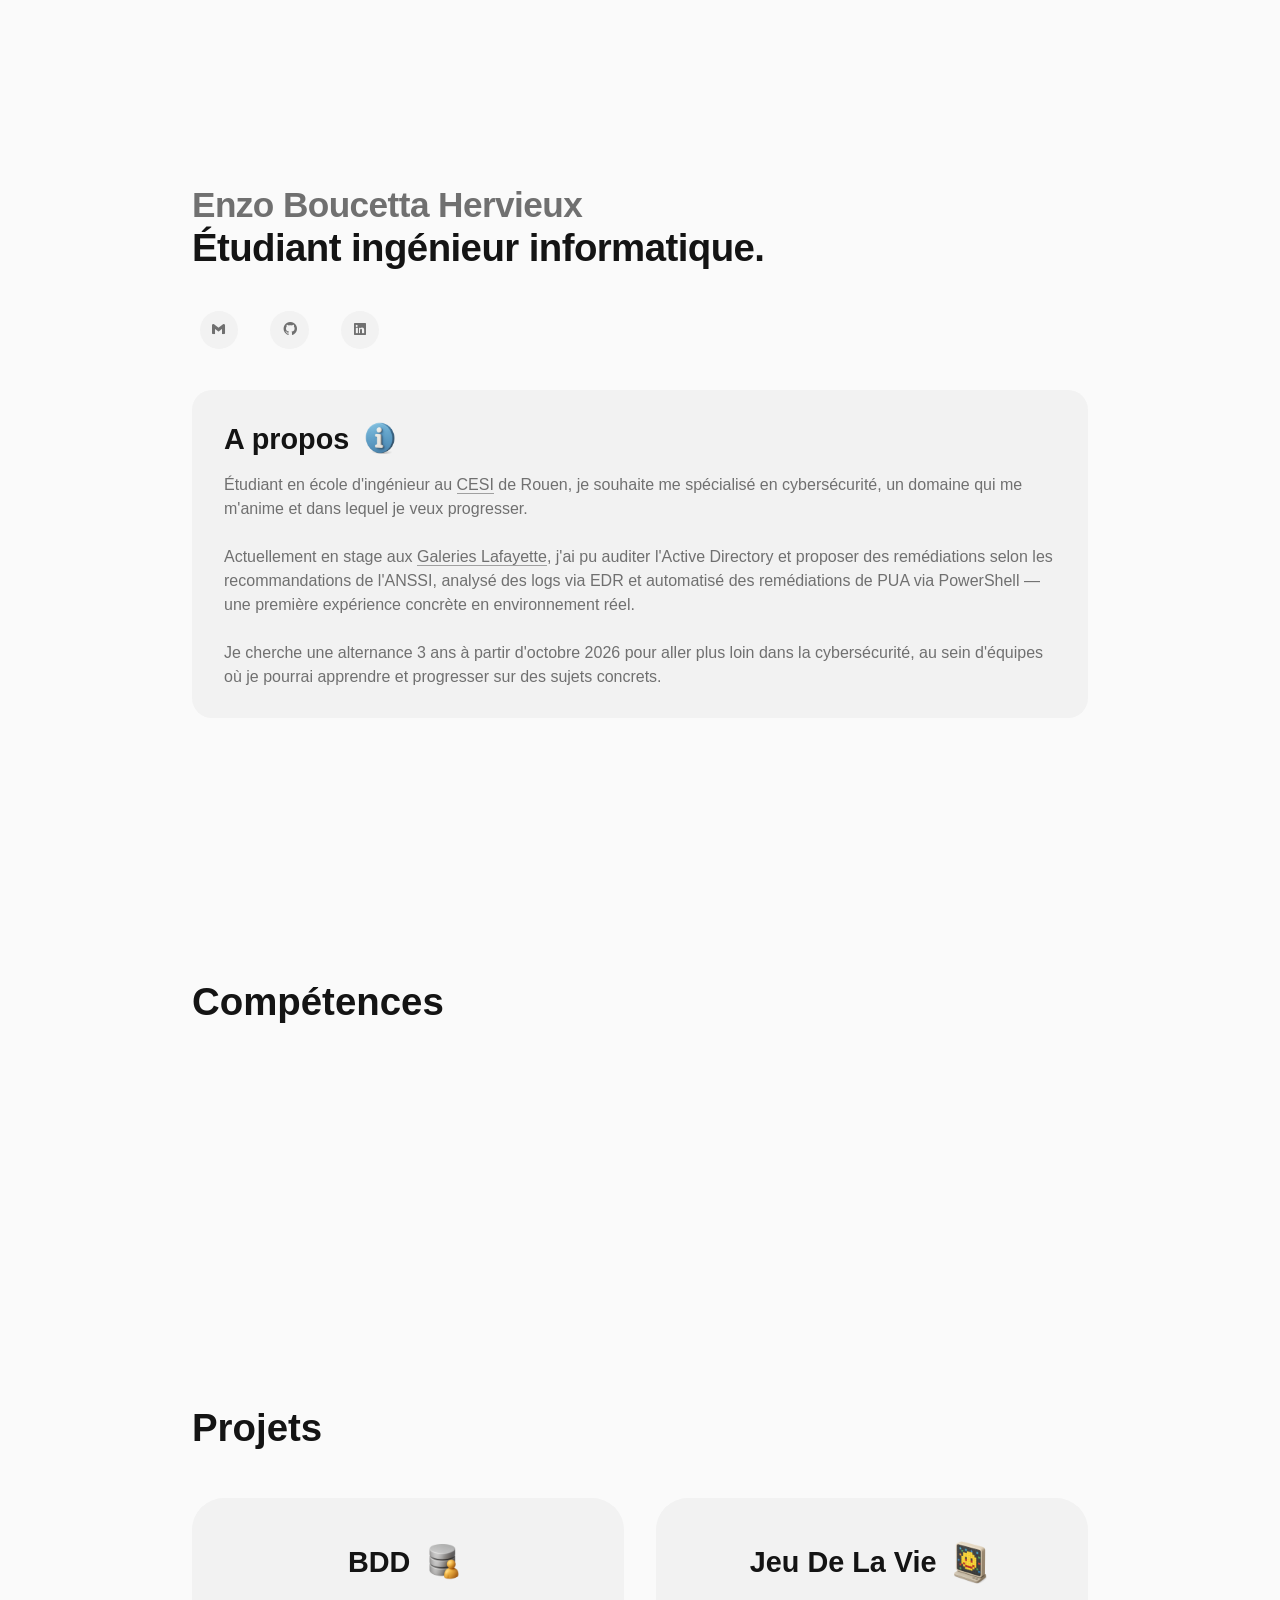
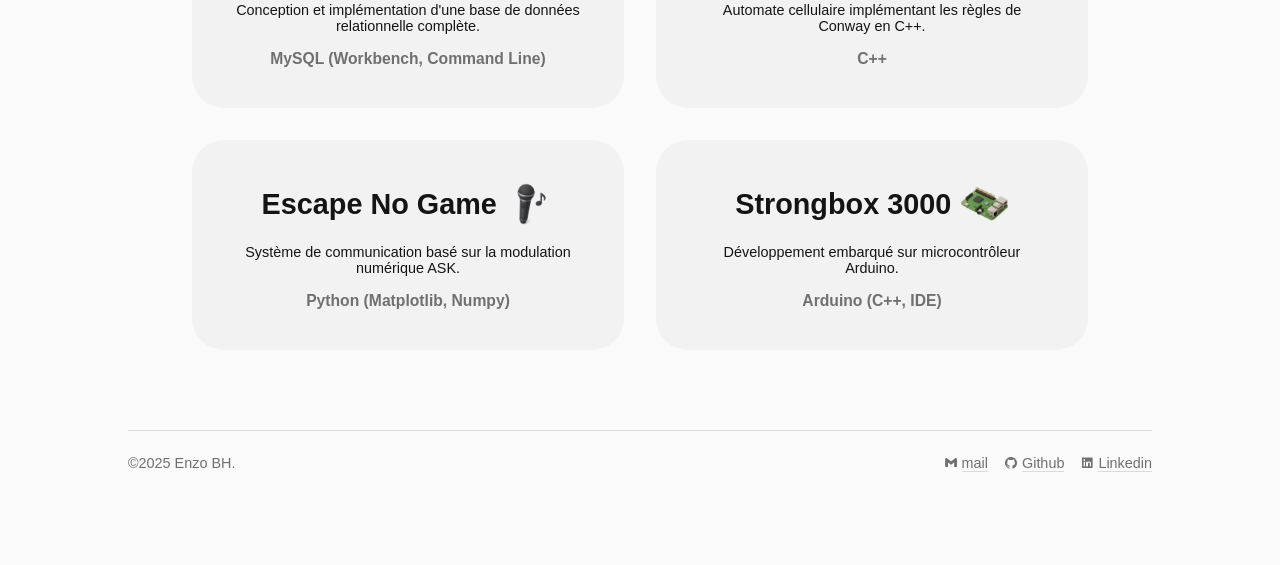
==== commit 72bf275e: "Maj des projet" ====
--- a/index.html
+++ b/index.html
@@ -6,7 +6,7 @@
     <link rel="preconnect" href="https://rsms.me/">
     <link rel="stylesheet" href="https://rsms.me/inter/inter.css">
     <link rel="stylesheet" href="CSS/styles.css" />
-    <script src="animation.js" defer></script>
+    <script src="Js/animation.js" defer></script>
     <link href='https://unpkg.com/boxicons@2.1.4/css/boxicons.min.css' rel='stylesheet'>
     <meta name="author" content="Enzo Boucetta-Hervieux" />
     <title>Enzo-BH | Etudiants ingenieur informatique</title>
@@ -14,43 +14,36 @@
     <meta name="description" content="Portfolio d'Enzo Boucetta-Hervieux, étudiant en ingénierie informatique." />
   </head>
   <body>
+
     <!---------------- PRESENTATION ---------------->
     <section id="presentation">
-        <!-- memoji -->
-        <img class="img-profil" src="Assets/memoji.png" alt="Photo de profil"/>
-        <!-- nom prenom etudiant... -->
-        <h1>
-          <span class="name">Enzo Boucetta Hervieux</span>
-          <br>Étudiant en prépa ingénieur, 
-          <br>spécialité informatique.
-        </h1>
-        <!-- bulles de contact -->
-        <div class="contact-links">
-            <!-- mail -->
-            <a href="mailto:enzoboucettahervieux@gmail.com"  rel="noopener noreferrer">
-            <i class='bx bxl-gmail'></i></a>
-            <!-- github -->
-            <a href="https://github.com/Enzo-BH" target="_blank" rel="noopener noreferrer">
-            <i class='bx bxl-github'></i></a>
-            <!-- linkdin -->
-            <a href="https://www.linkedin.com/in/enzo-boucetta-hervieux-827313316/" target="_blank" rel="noopener noreferrer">
-            <i class='bx bxl-linkedin-square' ></i></a>
-        </div>
-        <!-- A propos -->
-        <article class="about-me">
-          <h2>A propos <img src="Assets/infos.png" alt="icon infos"></h2>
-          <p>Étudiant en école d’ingénieur au <a class="cesi" href="https://cesi.fr" target="_blank" rel="noopener noreferrer">CESI</a> de Rouen, 
-          je me spécialise en cybersécurité avec un objectif clair : évoluer vers des postes techniques à forte valeur ajoutée.<br>
-          <br>
-          En stage aux <a class="galeries" href="https://www.galerieslafayette.com/" target="_blank" rel="noopener noreferrer">Galeries Lafayette</a>, j'ai pu réaliser un audit sur l'Active Directory, et proposer des remédiations pour renforcer la sécurité selon les recommandations de l'ANSSI.
-          J'ai également eu l'opportunité d'analyser des logs via EDR et d'automatiser des remédiations de PUA via un script PowerShell, 
-          me permettant d’acquérir une première expérience concrète en environnement réel. <br>
-          <br>
-          Je cherche une alternance 3 ans à partir d'octobre 2026 pour aller plus loin dans la cybersécurité technique, 
-          aux côtés d'équipes qui font de la vraie sécurité.
-          </p>
-        </article>
+      <h1>
+        <span class="name">Enzo Boucetta Hervieux</span>
+        <br>Étudiant ingénieur informatique.
+      </h1>
+      <div class="contact-links">
+        <a href="mailto:enzoboucettahervieux@icloud.com" rel="noopener noreferrer">
+          <i class='bx bxl-gmail'></i></a>
+        <a href="https://github.com/Enzo-BH" target="_blank" rel="noopener noreferrer">
+          <i class='bx bxl-github'></i></a>
+        <a href="https://www.linkedin.com/in/enzo-boucetta-hervieux-827313316/" target="_blank" rel="noopener noreferrer">
+          <i class='bx bxl-linkedin-square'></i></a>
+      </div>
+      <article class="about-me">
+        <h2>A propos <img src="Assets/infos.png" alt="icon infos"></h2>
+        <p>Étudiant en école d'ingénieur au <a class="cesi" href="https://www.cesi.fr/programmes/cursus-ingenieur-5-ans/" target="_blank" rel="noopener noreferrer">CESI</a> de Rouen, 
+        je souhaite me spécialisé en cybersécurité, un domaine qui me m'anime et dans lequel je veux progresser.<br>
+        <br>
+        Actuellement en stage aux <a class="galeries" href="https://www.galerieslafayette.com/" target="_blank" rel="noopener noreferrer">Galeries Lafayette</a>, 
+        j'ai pu auditer l'Active Directory et proposer des remédiations selon les recommandations de l'ANSSI, analysé des logs via EDR et 
+        automatisé des remédiations de PUA via PowerShell — une première expérience concrète en environnement réel. <br>
+        <br>
+        Je cherche une alternance 3 ans à partir d'octobre 2026 pour aller plus loin dans la cybersécurité, 
+        au sein d'équipes où je pourrai apprendre et progresser sur des sujets concrets.
+        </p>
+      </article>
     </section>
+
 
     <!---------------- SKILLS ---------------->
     <section id="competences">
@@ -62,112 +55,93 @@
         <div class="item item4"><img src="Assets/cpp-logo.png" alt="icon cpp"><p>C ++</p></div>
         <div class="item item5"><img src="Assets/html-logo.svg" alt="icon html"><p>Html</p></div>
         <div class="item item6"><img src="Assets/css-logo.svg" alt="icon css"><p>Css</p></div>
-      </div> 
-
+      </div>
       <div class="scroll">
         <div class="item item1"><img src="Assets/arduino-logo.svg" alt="icon arduino"><p>Arduino</p></div>
         <div class="item item2"><img src="Assets/PowerShell-logo.png" alt="icon powershell"><p>PowerShell</p></div>
         <div class="item item3"><img src="Assets/excel-logo.svg" alt="icon excel"><p>Excel</p></div>
         <div class="item item4"><img src="Assets/G_sheets-logo.png" alt="icon g sheets"><p>Google Sheets</p></div>
         <div class="item item5"><img src="Assets/github-logo.svg" alt="icon github"><p>GitHub</p></div>
-      </div> 
-   </section>
+        <div class="item item6"><img src="Assets/javascript-logo.svg" alt="icon javascript"><p>JavaScript</p></div>
+      </div>
+    </section>
 
 
     <!---------------- PROJECTS ---------------->
-    <section id="projets"> 
+    <section id="projets">
       <h1>Projets</h1>
 
-      <!-- div de tous les projets -->
       <div class="list-projet">
 
         <!-- BDD -->
-        <article class="projet">
+        <article class="projet" data-projet="bdd">
           <div class="txt">
             <h2>BDD<img src="Assets/database.png" alt="icon database"/></h2>
-            <p>
-              Conception et implémentation complète d’une base de données relationnelle, incluant la modélisation conceptuelle (MCD), logique (MLD) et physique. La base a été alimentée avec des données représentatives et exploitée via des requêtes SQL optimisées.
-            </p>
+            <p>Conception et implémentation d'une base de données relationnelle complète.</p>
             <h5>MySQL (Workbench, Command Line)</h5>
-            <!-- btn lien code -->
           </div>
         </article>
 
         <!-- Jeu De La Vie -->
-        <article class="projet">
+        <article class="projet" data-projet="jeu-vie">
           <div class="txt">
-            <h2>Jeu De La Vie<img src="Assets/arduino.png" alt="icon arduino"></h2>
-            <p>
-              Développement d'un automate cellulaire en C++ implémentant les règles du Jeu de la Vie de Conway. 
-            </p>
+            <h2>Jeu De La Vie<img src="Assets/cellule.png" alt="icon cellule"></h2>
+            <p>Automate cellulaire implémentant les règles de Conway en C++.</p>
             <h5>C++</h5>
-            <!-- btn lien code -->
-            <a class="link-btn-code" href="https://github.com/Enzo-BH/Jeu_De_La_Vie">
-              <button>
-                <i class='bx bxl-github'></i> Code
-              </button>
-            </a>
           </div>
         </article>
 
         <!-- Escape No Game -->
-        <article class="projet">
+        <article class="projet" data-projet="escape">
           <div class="txt">
             <h2>Escape No Game <img src="Assets/microphone.png" alt=""></h2>
-            <p>
-              Développement en Python d’un système de communication basé sur la modulation numérique, intégrant la technique ASK (Amplitude Shift Keying) avec encodage Manchester.
-            </p>
+            <p>Système de communication basé sur la modulation numérique ASK.</p>
             <h5>Python (Matplotlib, Numpy)</h5>
-            <!-- btn lien code -->
-            <a class="link-btn-code" href="https://github.com/Enzo-BH/Escape-No-Game/">
-              <button>
-                <i class='bx bxl-github'></i> Code
-              </button>
-            </a>
           </div>
         </article>
 
         <!-- Strongbox3000 -->
-        <article class="projet">
+        <article class="projet" data-projet="strongbox">
           <div class="txt">
             <h2>Strongbox 3000 <img src="Assets/arduino.png" alt="icon arduino"></h2>
-            <p>
-              Développement embarqué sur microcontrôleur Arduino pour la mise en œuvre de méthodes de vérification matérielles via capteurs et actionneurs.
-            </p>
+            <p>Développement embarqué sur microcontrôleur Arduino.</p>
             <h5>Arduino (C++, IDE)</h5>
-            <!-- btn lien code -->
-            <a class="link-btn-code" href="https://github.com/Enzo-BH/Strongbox-3000">
-              <button>
-                <i class='bx bxl-github'></i> Code
-              </button>
-            </a>
           </div>
         </article>
 
-        </div>
-      </section> 
+      </div>
+    </section>
+
+
+    <!---------------- MODAL ---------------->
+    <div id="modal-overlay" aria-hidden="true">
+      <div id="modal-box" role="dialog" aria-modal="true">
+        <button id="modal-close" aria-label="Fermer"><i class='bx bx-x'></i></button>
+        <div id="modal-content"></div>
+      </div>
+    </div>
 
 
     <!---------------- FOOTER ---------------->
     <footer>
-        <div class="credits"> <p>©2025 Enzo BH.</p> </div>
+      <div class="credits"><p>©2025 Enzo BH.</p></div>
+      <div class="social-links">
+        <ul>
+          <li>
+            <i class='bx bxl-gmail'></i>
+            <a href="mailto:enzoboucettahervieux@gmail.com">mail</a>
+          </li>
+          <li>
+            <i class='bx bxl-github'></i>
+            <a href="https://github.com/Enzo-BH">Github</a>
+          </li>
+          <li>
+            <i class='bx bxl-linkedin-square'></i>
+            <a href="https://www.linkedin.com/in/enzo-boucetta-hervieux-827313316/">Linkedin</a>
+          </li>
+        </ul>
+      </div>
+    </footer>
 
-        <!-- LIENS RESEAUX -->
-        <div class="social-links">
-          <ul>
-            <li>
-              <i class='bx bxl-gmail'></i>
-              <a href="mailto:enzoboucettahervieux@gmail.com">mail</a>
-            </li>
-            <li>
-              <i class='bx bxl-github'></i>
-              <a href="https://github.com/Enzo-BH">Github</a>
-            </li>
-            <li>
-              <i class='bx bxl-linkedin-square' ></i>
-              <a href="https://www.linkedin.com/in/enzo-boucetta-hervieux-827313316/">Linkedin</a>
-            </li>
-          </ul></div>
-    </footer>
   </body>
 </html>
--- a/CSS/styles.css
+++ b/CSS/styles.css
@@ -68,25 +68,14 @@
 }
 
 
-
 /*------PRESENTATION------*/
 #presentation {
-  padding-top: 9vh;
-  padding-bottom: 9vh;
-  height: auto;
-  gap: 4.5vh;
+  gap: 4.5vh; 
   display: flex;
   flex-direction: column;
   justify-content: center;
-  margin-bottom: 5rem; }
-
-/* MEMOJI */
-.img-profil {
-  user-select: none;
-  width: 5rem;
-  height: auto;
-  border-radius: 50%;
-  margin-left:-0.5rem; }
+  min-height: 100vh;
+}
 
 #presentation h1 {
   letter-spacing: -0.015em;
@@ -127,8 +116,12 @@
 
 
 @media (max-width: 768px) {
-  .img-profil {
-    width: 4rem; }
+
+  #presentation {
+    gap: 3vh; 
+    padding: 0 10vw;
+    min-height: 100vh;
+  }
 
   #presentation h1 {
     letter-spacing: -0.015em;
@@ -156,11 +149,12 @@
 
 
 /*------SCROLL COMPETENCES------*/
-#competences h1 { font-size: 2.4rem; }
+#competences h1 { font-size: 2.4rem; 
+margin-bottom: 3rem;}
 #competences .scroll {
   margin-inline: auto;
-  margin-top: 3rem;
-  width: 99%;
+  margin-top: 1.5rem;
+  width: 99.99%;
   max-width: 1536px;
   height: 115px;
   position: relative;
@@ -182,11 +176,11 @@
   justify-content: center;
   align-items: center;
   background-color: var(--bg-dark);
-  width: 125px;
+  width: 140px;
   height: 115px;
   border-radius: 1rem;
   position: absolute;
-  left: max(calc(115px * 6),100%);
+  left: max(calc(110px * 6),100%);
   transition: all 0.1s ease-out;
   animation: scrollLeft 14s linear infinite;
 }
@@ -208,7 +202,14 @@
   #competences .scroll .item{
     gap: 0.5rem;
     width: 105px;
-    height: 105px;
+    height: 90px;
+  }
+
+  #competences .scroll .item img {
+    width: 40%;
+  }
+  #competences .scroll .item p {
+      font-size: 0.7rem;
   }
 
   @keyframes scrollLeft { to{left: -85px;} }
@@ -241,6 +242,7 @@
   padding: 2.5rem;
   display: flex;
   justify-content: center;
+  transition: transform 0.15s ease, background-color 0.15s ease;
 }
 
 #projets .list-projet .projet .txt {
@@ -286,10 +288,6 @@
   width: 6rem;
   margin: 0;
 }
-#projets .list-projet .wait:hover {
-  cursor: progress;
-  user-select: none;
-}
 
 @media (max-width: 768px) {
   #projets .list-projet {
@@ -320,6 +318,207 @@
 }
 
 
+/*------MODAL PROJET------*/
+#modal-overlay {
+  position: fixed;
+  inset: 0;
+  background: rgba(0, 0, 0, 0.5);
+  z-index: 1000;
+  display: flex;
+  align-items: center;
+  justify-content: center;
+  padding: 1.5rem;
+  opacity: 0;
+  visibility: hidden;
+  transition: opacity 0.25s ease, visibility 0.25s ease;
+}
+
+#modal-overlay.open {
+  opacity: 1;
+  visibility: visible;
+}
+
+#modal-box {
+  background: var(--bg-light);
+  border-radius: 1.5rem;
+  width: 100%;
+  max-width: 900px;
+  max-height: 90vh;
+  overflow-y: auto;
+  padding: 2rem 4rem 4rem;
+  position: relative;
+  transform: translateY(24px) scale(0.98);
+  transition: transform 0.28s cubic-bezier(0.34, 1.56, 0.64, 1);
+  scrollbar-width: thin;
+  scrollbar-color: hsl(0, 0%, 80%) transparent;
+}
+
+#modal-overlay.open #modal-box {
+  transform: translateY(0) scale(1);
+}
+
+#modal-box::-webkit-scrollbar { width: 6px; }
+#modal-box::-webkit-scrollbar-track { background: transparent; }
+#modal-box::-webkit-scrollbar-thumb { background-color: hsl(0, 0%, 82%); border-radius: 6rem; }
+
+#modal-close {
+  position: sticky;
+  top: 0;
+  float: right;
+  background: hsl(0, 0%, 90%);
+  border: none;
+  border-radius: 50%;
+  width: 38px;
+  height: 38px;
+  cursor: pointer;
+  display: flex;
+  align-items: center;
+  justify-content: center;
+  color: var(--clr-txt-1);
+  font-size: 1.2rem;
+  margin-bottom: 0.8rem;
+  margin-left: 1rem;
+  transition: background 0.2s ease, color 0.2s ease;
+  z-index: 10;
+  flex-shrink: 0;
+}
+
+/* Header */
+.modal-header {
+  margin-bottom: 1.6rem;
+  clear: both;
+}
+
+.modal-header h2 {
+  font-size: 1.9rem;
+  display: inline-flex;
+  align-items: center;
+  gap: 0.6rem;
+  margin-bottom: 0.4rem;
+  letter-spacing: -0.015em;
+}
+
+.modal-header h2 img {
+  width: 2.2rem;
+}
+
+.modal-tech {
+  display: inline-block;
+  font-size: 0.82rem;
+  color: var(--clr-txt-2);
+  letter-spacing: 0.04em;
+  background: var(--bg-dark);
+  padding: 0.25rem 0.8rem;
+  border-radius: 2rem;
+}
+
+/* Body sections */
+.modal-body {
+  display: flex;
+  flex-direction: column;
+  gap: 1.3rem;
+}
+
+.modal-intro {
+  font-size: 1rem;
+  line-height: 1.75;
+  color: var(--clr-txt-1);
+  padding: 1.2rem 1.4rem;
+  background: var(--bg-dark);
+  border-radius: 1rem;
+}
+
+.modal-sous-titre {
+  font-size: 1rem;
+  font-weight: 600;
+  color: var(--clr-txt-1);
+  margin-top: 0.4rem;
+  margin-bottom: -0.4rem;
+}
+
+.modal-texte {
+  font-size: 0.95rem;
+  line-height: 1.8;
+  color: var(--clr-txt-2);
+}
+
+.modal-figure {
+  margin: 0;
+  display: flex;
+  flex-direction: column;
+  gap: 0.5rem;
+}
+
+.modal-figure img {
+  width: 100%;
+  border-radius: 1rem;
+  object-fit: cover;
+  background: var(--bg-dark);
+  min-height: 180px;
+  display: block;
+}
+
+.modal-figure figcaption {
+  font-size: 0.78rem;
+  color: var(--clr-txt-2);
+  text-align: center;
+  font-style: italic;
+}
+
+/* Footer avec bouton GitHub */
+.modal-footer {
+  margin-top: 2rem;
+  padding-top: 1.4rem;
+  border-top: 1.5px solid var(--bg-dark);
+}
+
+.modal-footer a {
+  text-decoration: none;
+}
+
+.modal-footer a button {
+  background-color: var(--clr-txt-1);
+  color: var(--bg-light);
+  border: none;
+  cursor: pointer;
+  padding: 0.8rem 1.4rem;
+  border-radius: 2rem;
+  display: inline-flex;
+  align-items: center;
+  gap: 0.5rem;
+  font-size: 0.92rem;
+  font-family: var(--font-txt);
+  transition: opacity 0.2s ease, transform 0.15s ease;
+}
+
+
+@media (max-width: 768px) {
+  #modal-overlay {
+    padding: 1rem;
+    align-items: flex-end;
+  }
+
+  #modal-box {
+    max-height: 92vh;
+    padding: 1.5rem 1.5rem 2rem;
+    border-radius: 1.5rem 1.5rem 0.5rem 0.5rem;
+  }
+
+  .modal-header h2 {
+    font-size: 1.5rem;
+  }
+
+  .modal-intro {
+    font-size: 0.95rem;
+    padding: 1rem 1.1rem;
+  }
+
+  .modal-texte {
+    font-size: 0.9rem;
+  }
+}
+
+
 /*------FOOTER------*/
 footer {
   min-height: 15vh;
@@ -374,4 +573,41 @@
   footer .social-links ul li a {
     font-size: 0.8rem;
   }
+}
+
+/*------MODAL CODE BLOCK------*/
+.modal-code-block {
+  background: hsl(0, 0%, 10%);
+  border-radius: 1rem;
+  overflow: hidden;
+}
+
+.modal-code-label {
+  display: block;
+  font-size: 0.78rem;
+  font-weight: 600;
+  color: hsl(0, 0%, 55%);
+  letter-spacing: 0.04em;
+  padding: 0.7rem 1.2rem 0.5rem;
+  border-bottom: 1px solid hsl(0, 0%, 17%);
+  text-transform: uppercase;
+}
+
+.modal-code-block pre {
+  margin: 0;
+  padding: 1rem 1.2rem 1.2rem;
+  overflow-x: auto;
+  scrollbar-width: thin;
+  scrollbar-color: hsl(0,0%,30%) transparent;
+}
+
+.modal-code-block pre::-webkit-scrollbar { height: 4px; }
+.modal-code-block pre::-webkit-scrollbar-thumb { background: hsl(0,0%,30%); border-radius: 4px; }
+
+.modal-code-block code {
+  font-family: 'Fira Code', 'Courier New', monospace;
+  font-size: 0.82rem;
+  line-height: 1.75;
+  color: hsl(210, 80%, 75%);
+  white-space: pre;
 }
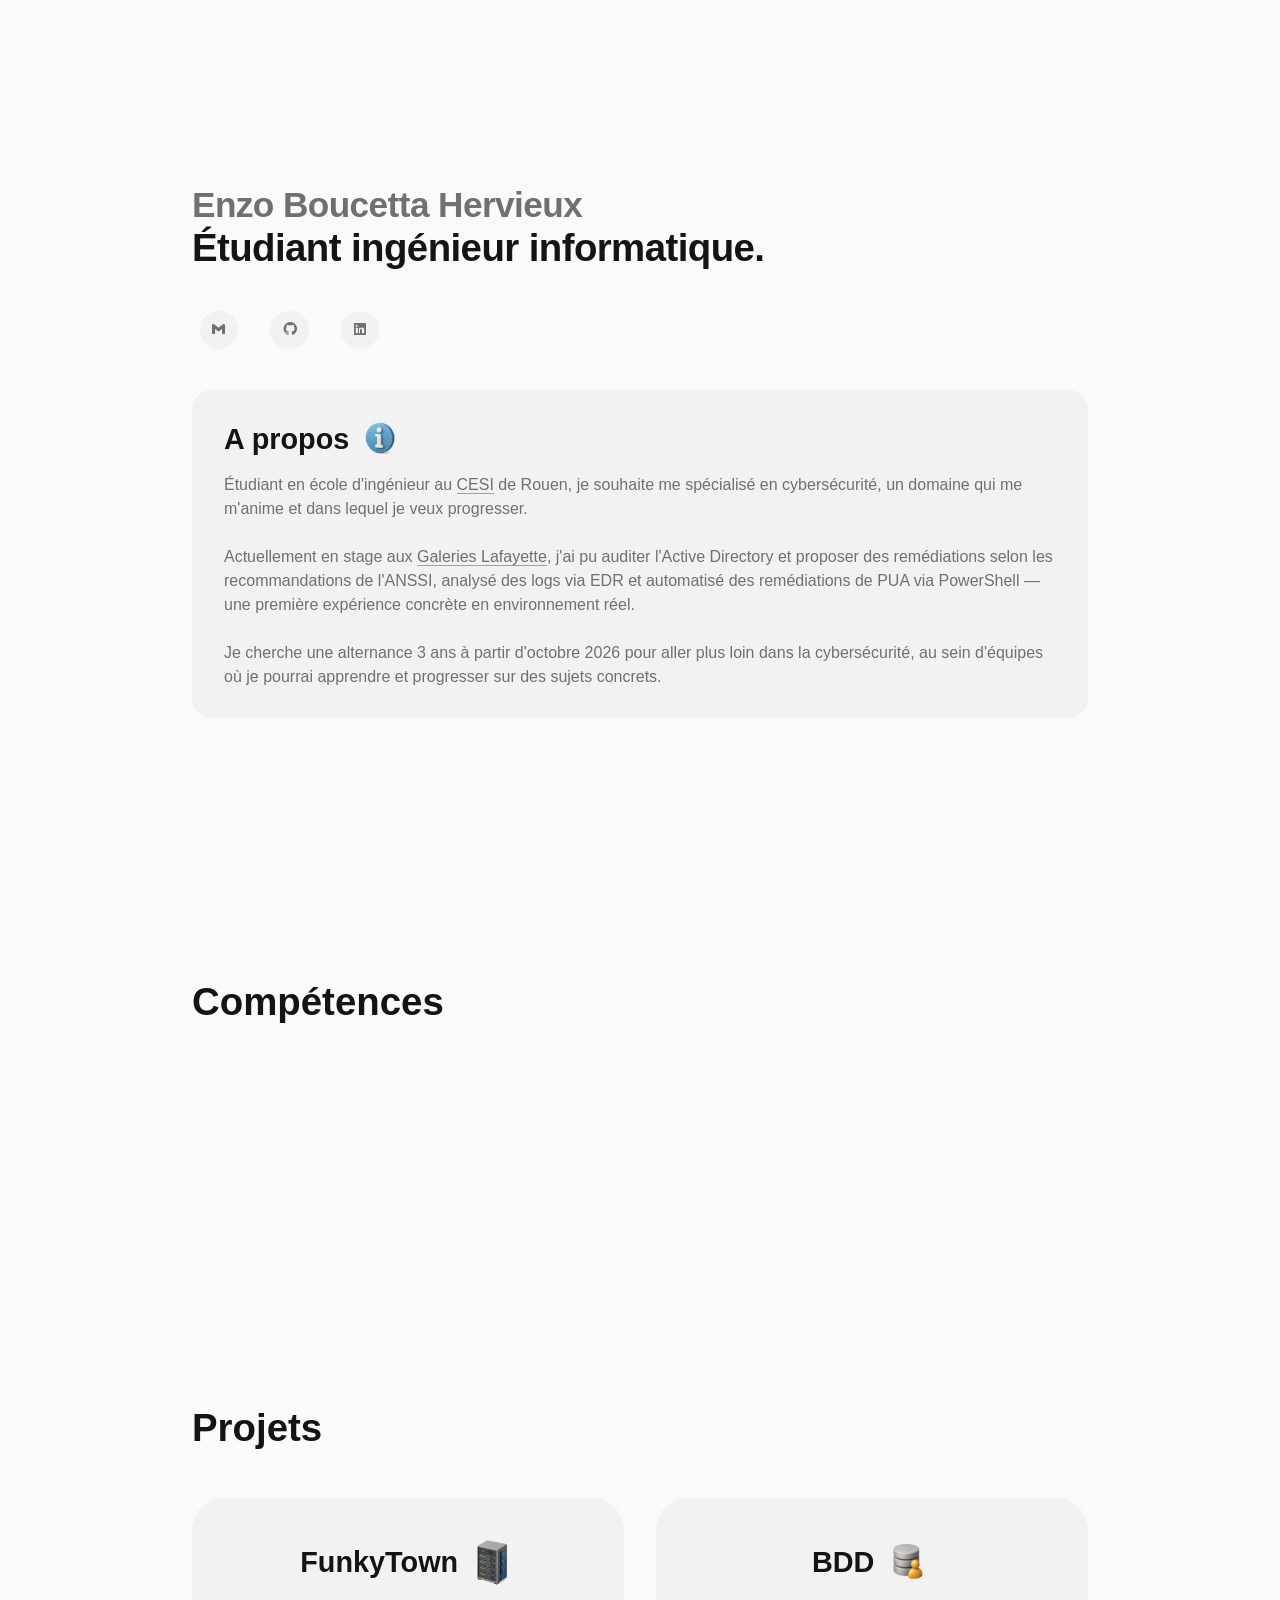
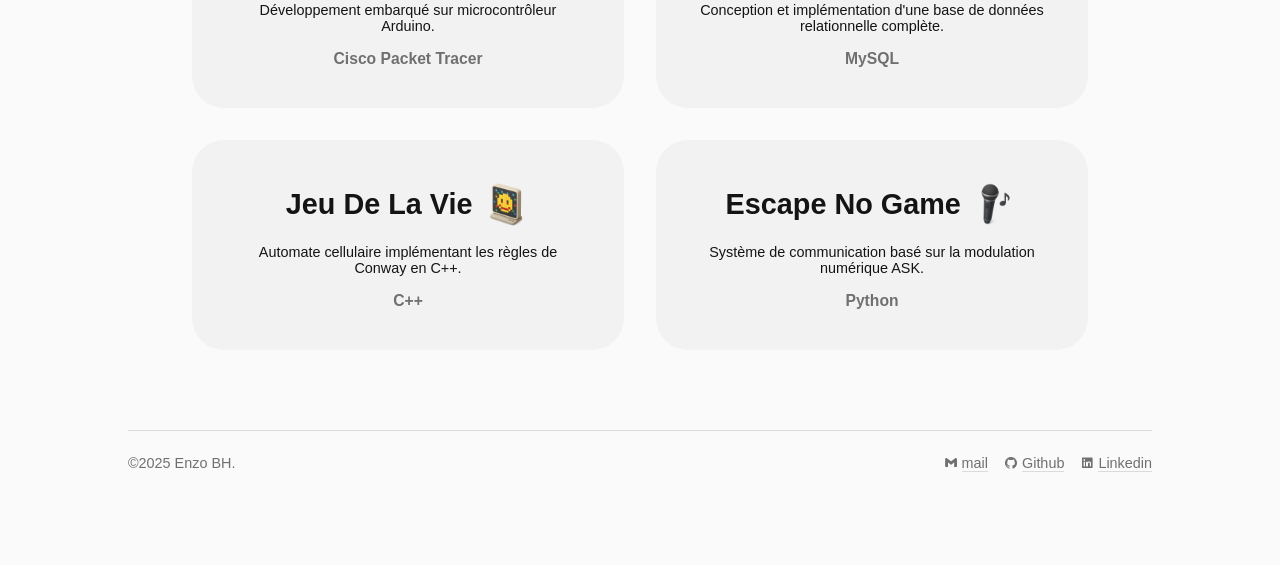
==== commit fd5951ce: "Maj des projets funkytown et Escape" ====
--- a/index.html
+++ b/index.html
@@ -22,7 +22,7 @@
         <br>Étudiant ingénieur informatique.
       </h1>
       <div class="contact-links">
-        <a href="mailto:enzoboucettahervieux@icloud.com" rel="noopener noreferrer">
+        <a href="mailto:enzoboucettahervieux@gmail.com" rel="noopener noreferrer">
           <i class='bx bxl-gmail'></i></a>
         <a href="https://github.com/Enzo-BH" target="_blank" rel="noopener noreferrer">
           <i class='bx bxl-github'></i></a>
@@ -73,12 +73,21 @@
 
       <div class="list-projet">
 
+        <!-- RESEAUX -->
+        <article class="projet" data-projet="funkytown">
+          <div class="txt">
+            <h2>FunkyTown  <img src="Assets/funky.webp" alt="icon rack"></h2>
+            <p>Développement embarqué sur microcontrôleur Arduino.</p>
+            <h5>Cisco Packet Tracer</h5>
+          </div>
+        </article>
+
         <!-- BDD -->
         <article class="projet" data-projet="bdd">
           <div class="txt">
             <h2>BDD<img src="Assets/database.png" alt="icon database"/></h2>
             <p>Conception et implémentation d'une base de données relationnelle complète.</p>
-            <h5>MySQL (Workbench, Command Line)</h5>
+            <h5>MySQL</h5>
           </div>
         </article>
 
@@ -96,16 +105,7 @@
           <div class="txt">
             <h2>Escape No Game <img src="Assets/microphone.png" alt=""></h2>
             <p>Système de communication basé sur la modulation numérique ASK.</p>
-            <h5>Python (Matplotlib, Numpy)</h5>
-          </div>
-        </article>
-
-        <!-- Strongbox3000 -->
-        <article class="projet" data-projet="strongbox">
-          <div class="txt">
-            <h2>Strongbox 3000 <img src="Assets/arduino.png" alt="icon arduino"></h2>
-            <p>Développement embarqué sur microcontrôleur Arduino.</p>
-            <h5>Arduino (C++, IDE)</h5>
+            <h5>Python</h5>
           </div>
         </article>
 
--- a/CSS/styles.css
+++ b/CSS/styles.css
@@ -495,11 +495,12 @@
 @media (max-width: 768px) {
   #modal-overlay {
     padding: 1rem;
-    align-items: flex-end;
+    align-items: center;
   }
 
   #modal-box {
-    max-height: 92vh;
+    max-height: 88dvh;
+    max-width: 95%;
     padding: 1.5rem 1.5rem 2rem;
     border-radius: 1.5rem 1.5rem 0.5rem 0.5rem;
   }
